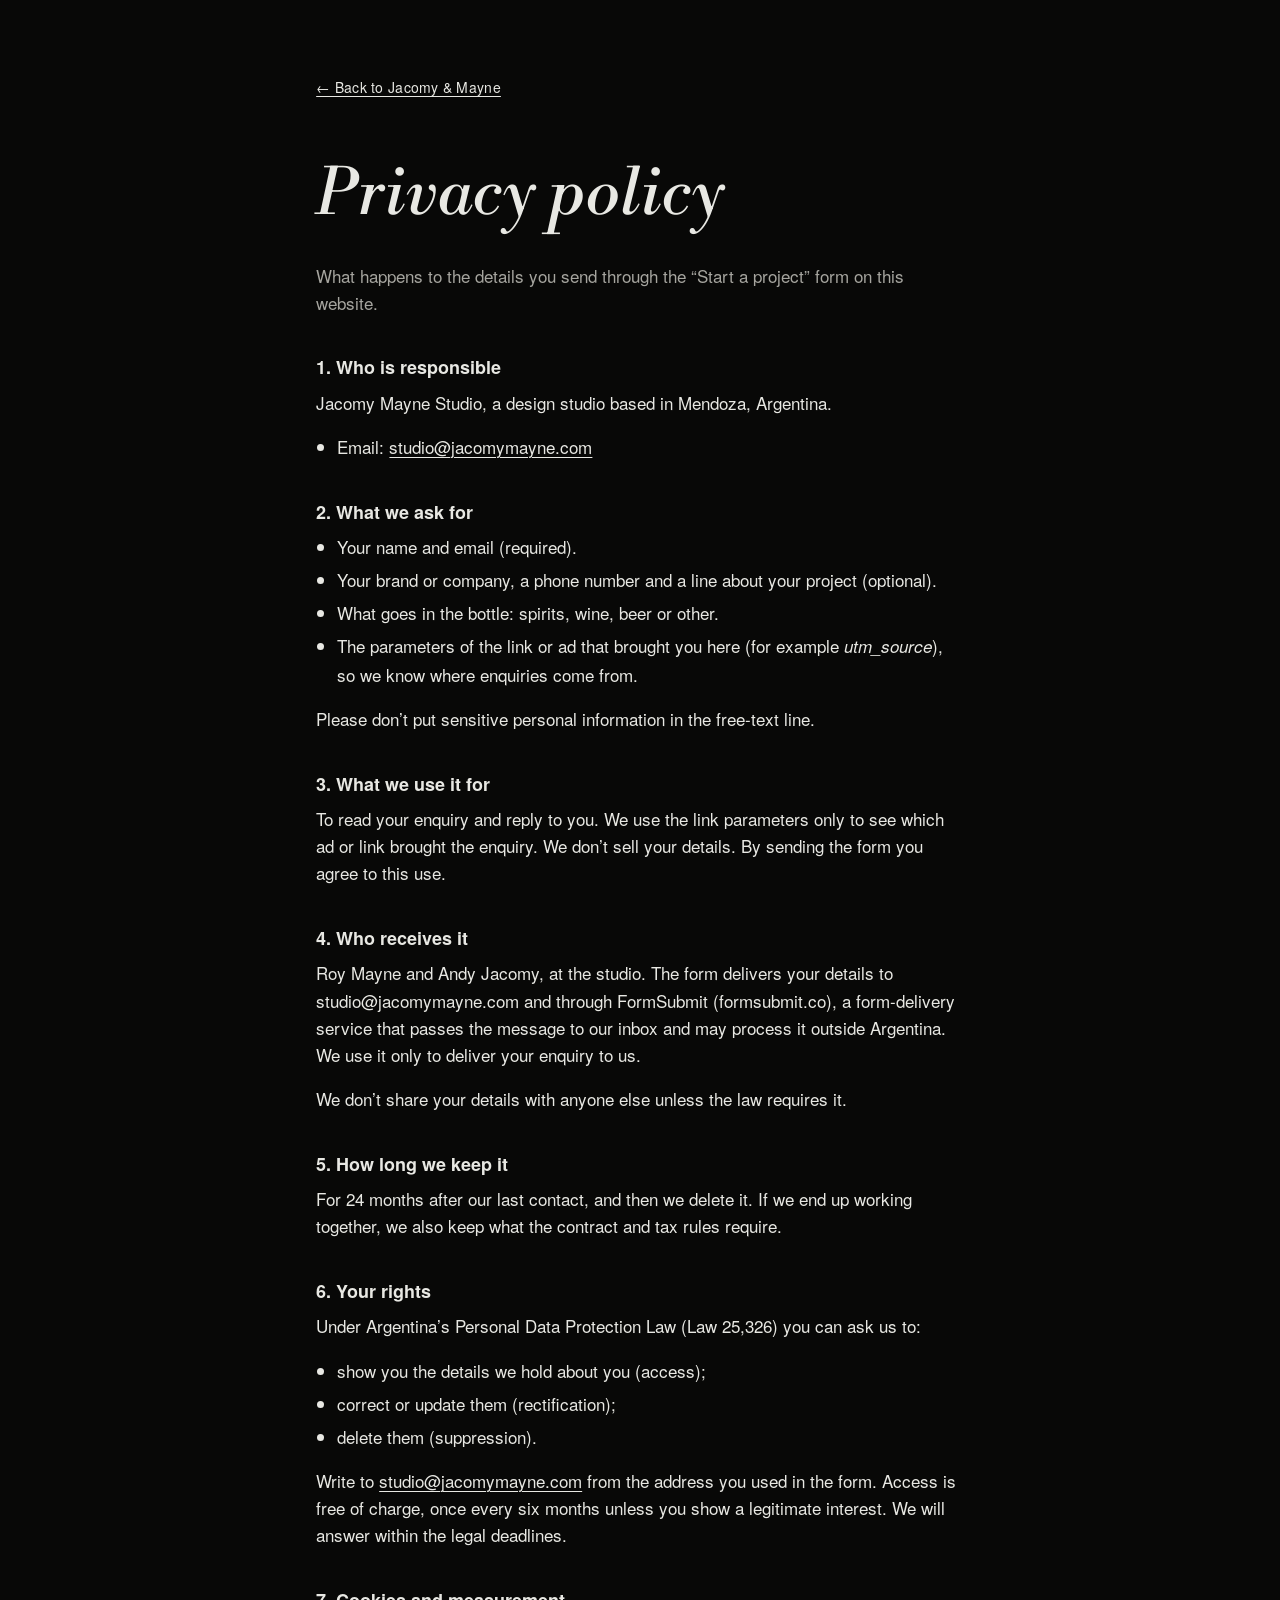
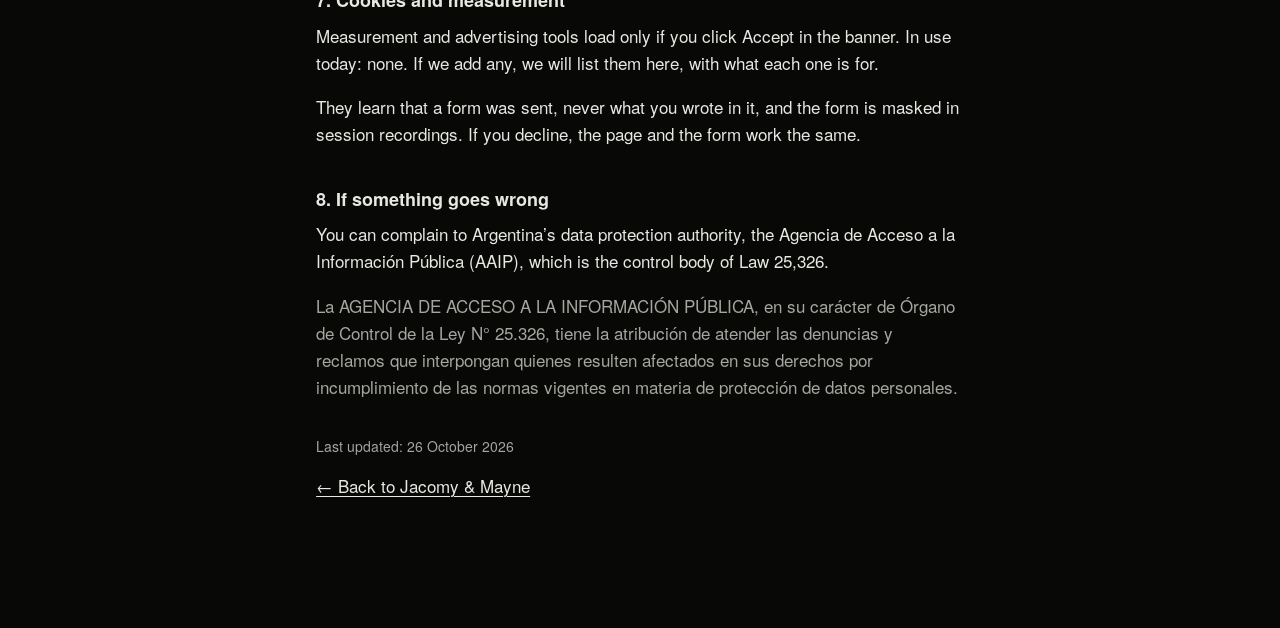
==== privacy.html @ 06155eca "Landing Jacomy & Mayne Co-Authored-By: Claude Opus 5.5 <noreply@anthropic.com>" ====
<!doctype html>
<html lang="en">
<head>
<meta charset="utf-8">
<meta name="viewport" content="width=device-width, initial-scale=1">
<title>Privacy policy | Jacomy &amp; Mayne</title>
<meta name="description" content="How Jacomy &amp; Mayne uses the details you send through the Start a project form.">
<!-- Política de privacidad (landing-compliance, F9 2026-10-26; publicada con permiso del cliente). Validar con un asesor. -->
<meta name="robots" content="noindex">
<link rel="preload" href="fonts/texgyreheros-regular.otf" as="font" type="font/otf" crossorigin>
<link rel="stylesheet" href="tokens.css">
<style>
  *,*::before,*::after{box-sizing:border-box}
  html{-webkit-text-size-adjust:100%}
  body{margin:0;background:var(--fondo);color:var(--tinta);font-family:var(--f-texto);font-size:var(--t-cuerpo);line-height:1.6}
  .hoja{max-width:44rem;margin:0 auto;padding:clamp(28px,6vw,72px) var(--gutter) clamp(56px,9vw,112px)}
  a{color:inherit;text-decoration:underline;text-underline-offset:.2em;text-decoration-thickness:1px}
  a:hover{text-decoration-thickness:2px}
  a:focus-visible{outline:1px solid var(--tinta);outline-offset:4px}
  .volver{display:inline-block;margin:0 0 clamp(32px,6vw,64px);font-size:var(--t-chico);letter-spacing:.02em}
  h1{margin:0 0 .5em;font-family:var(--f-acento);font-style:italic;font-weight:400;font-size:clamp(2.5rem,8vw,4rem);line-height:1.05}
  h2{margin:2.25em 0 .5em;font-size:1.125rem;font-weight:700;line-height:1.3}
  p,ul{margin:0 0 1em}
  ul{padding-left:1.25em}
  li{margin-bottom:.35em}
  .intro{color:var(--tinta-suave)}
  .actualizado{color:var(--tinta-suave);font-size:var(--t-chico);margin-top:2.5em}
  .borrador{background:var(--tinta);color:var(--fondo);padding:.75em 1em;margin:0 0 2em;font-size:var(--t-chico)}
  .falta{background:var(--tinta);color:var(--fondo);padding:0 .3em;font-weight:700}
  .borrador .falta{background:var(--fondo);color:var(--tinta)}
  .legal-es{color:var(--tinta-suave)}
</style>
</head>
<body>
<main class="hoja" id="principal">
  <a class="volver" href="index.html">&larr; Back to Jacomy &amp; Mayne</a>

  <h1>Privacy policy</h1>
  <p class="intro">What happens to the details you send through the &ldquo;Start a project&rdquo; form on this website.</p>

  <h2>1. Who is responsible</h2>
  <p>Jacomy Mayne Studio, a design studio based in Mendoza, Argentina.</p>
  <ul>
    <li>Email: <a href="mailto:studio@jacomymayne.com">studio@jacomymayne.com</a></li>
  </ul>

  <h2>2. What we ask for</h2>
  <ul>
    <li>Your name and email (required).</li>
    <li>Your brand or company, a phone number and a line about your project (optional).</li>
    <li>What goes in the bottle: spirits, wine, beer or other.</li>
    <li>The parameters of the link or ad that brought you here (for example <em>utm_source</em>), so we know where enquiries come from.</li>
  </ul>
  <p>Please don&rsquo;t put sensitive personal information in the free-text line.</p>

  <h2>3. What we use it for</h2>
  <p>To read your enquiry and reply to you. We use the link parameters only to see which ad or link brought the enquiry. We don&rsquo;t sell your details. By sending the form you agree to this use.</p>

  <h2>4. Who receives it</h2>
  <p>Roy Mayne and Andy Jacomy, at the studio. The form delivers your details to studio@jacomymayne.com and through FormSubmit (formsubmit.co), a form-delivery service that passes the message to our inbox and may process it outside Argentina. We use it only to deliver your enquiry to us.</p>
  <p>We don&rsquo;t share your details with anyone else unless the law requires it.</p>

  <h2>5. How long we keep it</h2>
  <p>For 24 months after our last contact, and then we delete it. If we end up working together, we also keep what the contract and tax rules require.</p>

  <h2>6. Your rights</h2>
  <p>Under Argentina&rsquo;s Personal Data Protection Law (Law 25,326) you can ask us to:</p>
  <ul>
    <li>show you the details we hold about you (access);</li>
    <li>correct or update them (rectification);</li>
    <li>delete them (suppression).</li>
  </ul>
  <p>Write to <a href="mailto:studio@jacomymayne.com">studio@jacomymayne.com</a> from the address you used in the form. Access is free of charge, once every six months unless you show a legitimate interest. We will answer within the legal deadlines.</p>

  <h2>7. Cookies and measurement</h2>
  <p>Measurement and advertising tools load only if you click Accept in the banner. In use today: none. If we add any, we will list them here, with what each one is for.</p>
  <p>They learn that a form was sent, never what you wrote in it, and the form is masked in session recordings. If you decline, the page and the form work the same.</p>

  <h2>8. If something goes wrong</h2>
  <p>You can complain to Argentina&rsquo;s data protection authority, the Agencia de Acceso a la Informaci&oacute;n P&uacute;blica (AAIP), which is the control body of Law 25,326.</p>
  <p class="legal-es" lang="es">La AGENCIA DE ACCESO A LA INFORMACI&Oacute;N P&Uacute;BLICA, en su car&aacute;cter de &Oacute;rgano de Control de la Ley N&deg; 25.326, tiene la atribuci&oacute;n de atender las denuncias y reclamos que interpongan quienes resulten afectados en sus derechos por incumplimiento de las normas vigentes en materia de protecci&oacute;n de datos personales.</p>

  <p class="actualizado">Last updated: 26 October 2026</p>
  <p><a href="index.html">&larr; Back to Jacomy &amp; Mayne</a></p>
</main>
</body>
</html>
---- tokens.css ----
/* tokens.css · Jacomy & Mayne · generado por landing-director-arte desde DESIGN.md (frontmatter), 2026-10-23.
   Territorio: Góndola de noche (+ lo tomado de Censurado). Pisa los valores de respaldo de base.css.
   Cambiar de gama = cambiar estas variables, nunca selectores. */

/* Tipografía libre (la Helvetica de Apple y la Bodoni de Monotype del sitio actual no tienen licencia web conocida: ver DESIGN.md → Typography).
   TeX Gyre Heros (GUST Font License) = clon métrico de Helvetica · Libre Bodoni (OFL) = Bodoni de Benton, la misma raíz que Bodoni Book. */
@font-face{font-family:"JM Grotesk";src:url(fonts/texgyreheros-regular.otf) format("opentype");font-weight:400;font-style:normal;font-display:swap}
@font-face{font-family:"JM Grotesk";src:url(fonts/texgyreheros-italic.otf) format("opentype");font-weight:400;font-style:italic;font-display:swap}
@font-face{font-family:"JM Grotesk";src:url(fonts/texgyreheros-bold.otf) format("opentype");font-weight:700;font-style:normal;font-display:swap}
@font-face{font-family:"JM Bodoni";src:url(fonts/librebodoni-italic-400.ttf) format("truetype");font-weight:400;font-style:italic;font-display:swap}
@font-face{font-family:"JM Bodoni";src:url(fonts/librebodoni-italic-500.ttf) format("truetype");font-weight:500;font-style:italic;font-display:swap}

:root{
  /* ---- color por rol ---- */
  /* ronda 11 (Efraín: "no quiero que sea todo negro y blanco, sino… como está implementado en bymonolog.com"): nunca #000 ni #fff.
     Casi negro cálido #080807, beige #E8E8E3, gris cálido #181715 (tercer plano) y #FAFAF9 solo como destello (investigacion/monolog-paleta.md) */
  --fondo:#080807;          /* la sala: casi negro cálido (MONOLOG) */
  --superficie:#181715;     /* un escalón de tono sobre el negro: tarjetas de servicios en reposo, campos del formulario */
  --tinta:#E8E8E3;          /* texto, firma, botón: beige de MONOLOG */
  --tinta-suave:#A6A59F;    /* notas y rótulos sobre casi negro (8,0:1; 7,0:1 sobre #181715) */
  --primario:#E8E8E3;       /* botón: la única forma clara sólida de la pantalla */
  --sobre-primario:#080807;
  --acento:#E8E8E3;         /* foco y estados; el color de verdad lo ponen las botellas */
  --borde:#2A2926;          /* solo dentro de formularios (campos), nunca como filete entre secciones */
  --exito:#E8E8E3;          /* confirmación: el mensaje firmado, sin verde de plantilla */
  --error:#FF6B5E;          /* errores en línea sobre negro (6,9:1) */
  /* roles de una sola sección o un solo gesto */
  --papel:#E4E4CC;          /* crema pergamino de sus etiquetas (auditoría §2): fondo de UNA sola sección, S6 */
  --sobre-papel:#080807;
  --papel-suave:#4A4A3C;    /* notas sobre papel (7,0:1) */
  --papel-oscuro:#CCCCB4;   /* ronda 3 (director): el crema más oscuro de sus etiquetas (AM §2), fondo de S6 para que la tarjeta en --papel sea un objeto */
  --cinta:#C3B27E;          /* la cinta de Censurado: UNA sola vez, sobre las letras tapadas de F*** (S3) */
  --luz:#E8E8E3;            /* G5: el relleno que sube en las tarjetas de servicios */
  --sobre-luz:#080807;
  --firma-ini:#080807;      /* G1: la firma arranca negra sobre blanco… */
  --firma-fin:#E8E8E3;      /* …y termina blanca sobre la foto */
  --velo:#E8E8E3;
  /* ronda 9 · G12 (hover del FAQ en color, medido en MONOLOG con mouse real; LL26 / R49, cita de Efraín en decisiones.md): la fila se prende con
     un destello casi blanco que se asienta en beige, y el texto pasa a casi negro. Solo en las filas del FAQ (S6b) */
  --destello:#FAFAF9;
  --encendido:#E8E8E3;
  --sobre-encendido:#080807;

  /* ---- tipografía ---- */
  --f-display:"JM Grotesk","Helvetica Neue",Helvetica,Arimo,Arial,sans-serif;
  --f-texto:"JM Grotesk","Helvetica Neue",Helvetica,Arimo,Arial,sans-serif;
  --f-acento:"JM Bodoni","Bodoni 72","Bodoni MT",Didot,serif;   /* siempre en cursiva */
  --f-datos:var(--f-texto);                                       /* sin monoespaciada */
  --t-display:clamp(2.75rem,11.5vw,4.5rem);   /* 390: 4 renglones (excepción headline-lines) */
  --t-h2:clamp(2.25rem,5vw,5rem);
  --t-h3:clamp(1.75rem,2.6vw,2.75rem);        /* nombres de los trabajos y de las tarjetas, en Bodoni cursiva */
  --t-lead:clamp(1.375rem,2.1vw,2rem);        /* bajadas y enunciados, en Bodoni cursiva */
  --t-nota:clamp(1rem,1.25vw,1.25rem);        /* ronda 9: la única línea del hero (Bodoni cursiva) */
  --t-opcion:clamp(2.5rem,4.4vw,4rem);        /* ronda 9: respuestas del paso 1 del formulario (Heros 400) */
  --t-frase:clamp(4rem,15vw,13rem);           /* S3 sin movimiento (filas apiladas) */
  --t-frase-fija:clamp(4rem,38svh,24rem);     /* ronda 3 (director): S3 fijada a ~40 vh de cuerpo, como Sweet Tape (≈ 340 px a 900 de alto, ≈ 320 a 844) */
  --t-cuerpo:1.0625rem;
  --t-chico:.875rem;
  --track-display:-.032em; --lh-display:.96; --lh-texto:1.55;

  /* ---- espacio ---- */
  --gutter:clamp(20px,2.2vw,32px);
  --max:1840px;
  --seccion:clamp(88px,8vw,144px);   /* ronda 4: un poco menos de respiro para que la página entre en ~12 pantallas a 1440 */
  --alto-barra:60px;

  /* ---- formas: botones rectos salvo navegación y hero (R7) ---- */
  --r-chico:0; --r-medio:0; --r-pastilla:999px;

  /* ---- movimiento (sistema de MONOLOG, G3) ---- */
  --rapido:300ms; --medio:650ms; --lento:950ms; --mas-lento:1250ms;
  --salida:cubic-bezier(.22,1,.36,1);       /* "transition" de MONOLOG */
  --entra-sale:cubic-bezier(.65,0,.35,1);   /* ≈ power3.inOut (G1) */
  --suave:cubic-bezier(.45,.03,.51,.95);    /* ≈ power2.inOut (G1, G6) */
  --resorte:cubic-bezier(.2,.9,.3,1.06);    /* ≈ resorte 120/18 de Butterfly Cannon (G2) */
  --rebote:var(--resorte);
}
/* ---- ronda 11 · tramos (MONOLOG): cada sección elige su tema; los componentes no cambian, solo estas variables ---- */
.tema-claro{                /* beige: los momentos de prueba (titular, marcas, Selected Work, historias) */
  --fondo:#E8E8E3; --superficie:#D9D9D2; --tinta:#080807; --tinta-suave:#55544F;   /* 6,4:1 sobre beige */
  --primario:#080807; --sobre-primario:#E8E8E3; --acento:#080807; --borde:#C4C4BC; --error:#A3261C; --luz:#080807; --sobre-luz:#E8E8E3;
  background:var(--fondo); color:var(--tinta)}
.tema-gris{                 /* tercer plano: el FAQ */
  --fondo:#181715; --superficie:#232220; background:var(--fondo); color:var(--tinta)}
.tema-oscuro{background:var(--fondo); color:var(--tinta)}
@media (min-width:992px){
  :root{
    --t-display:min(7.9vw,10.5rem);           /* 2 renglones a todo el ancho: "Most bottles get walked past." ≈ 11,96 em */
    --alto-barra:72px;
  }
}
html{font-synthesis:none}
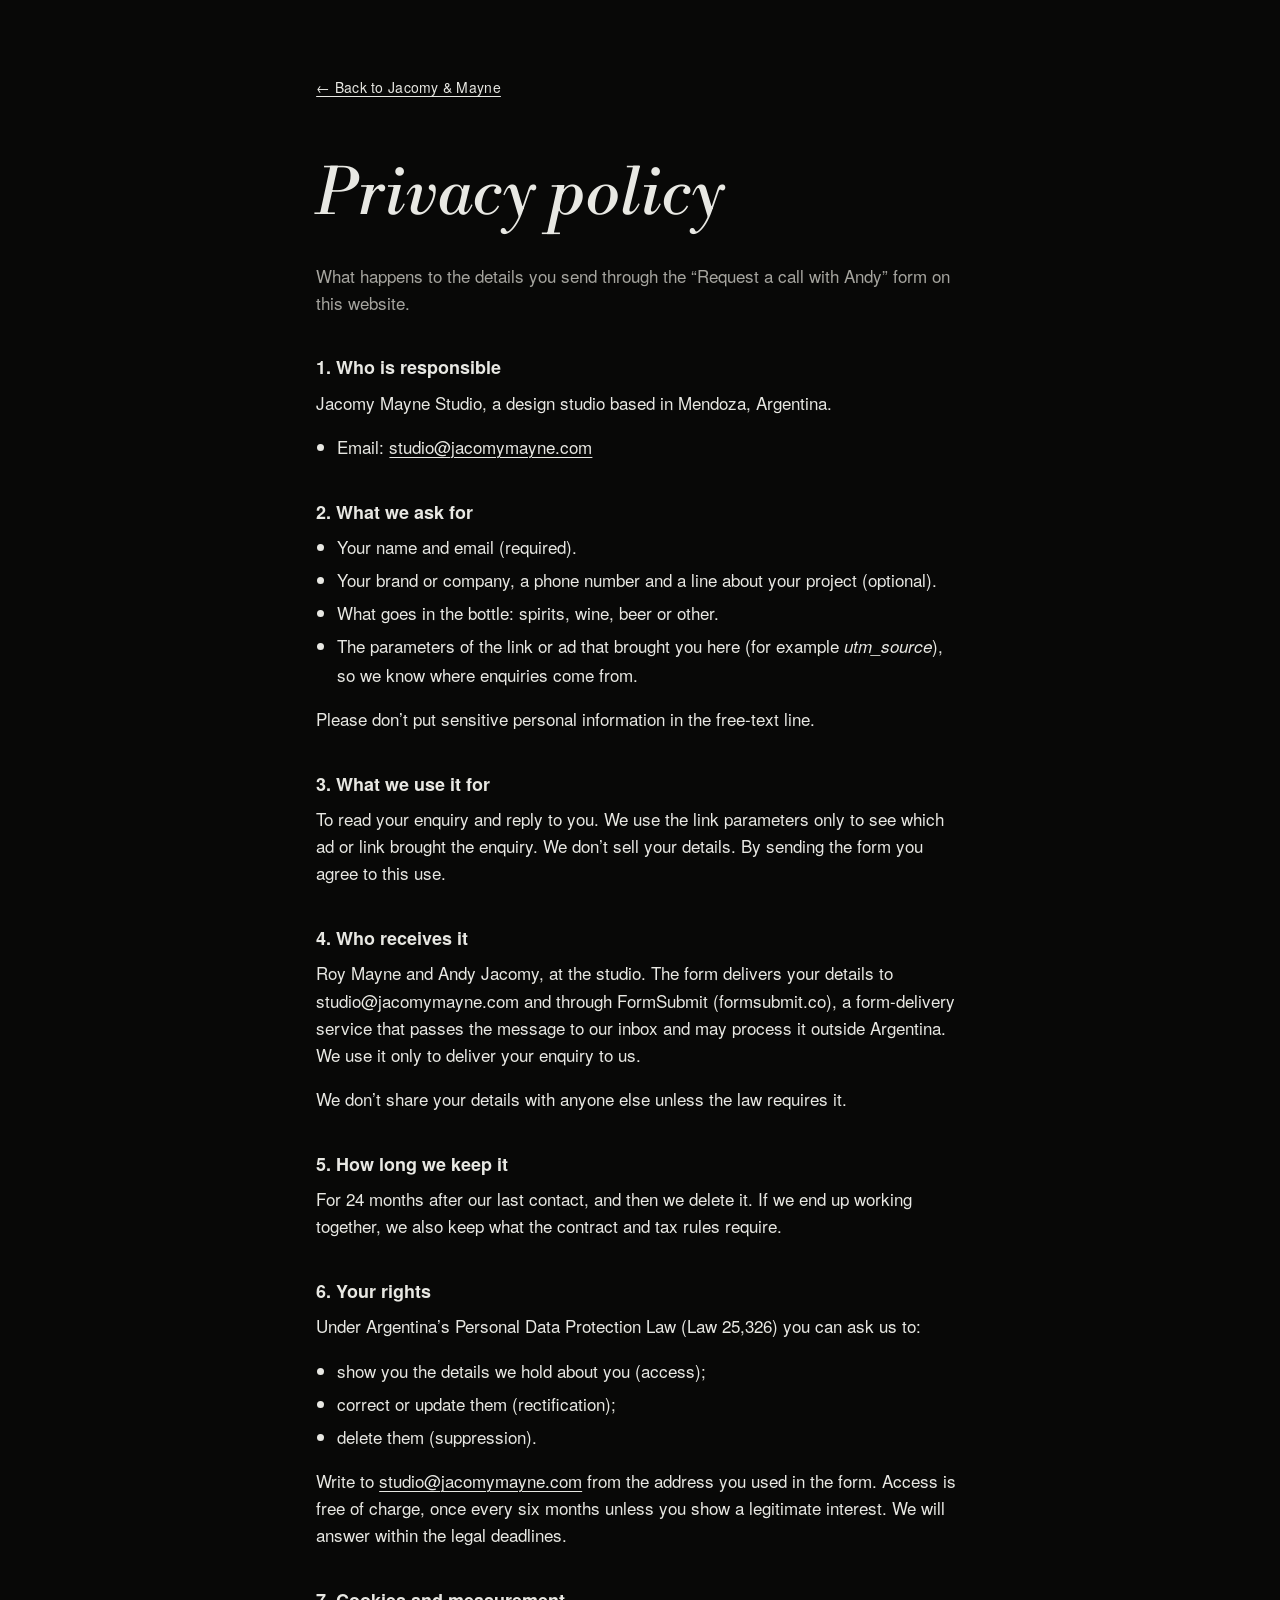
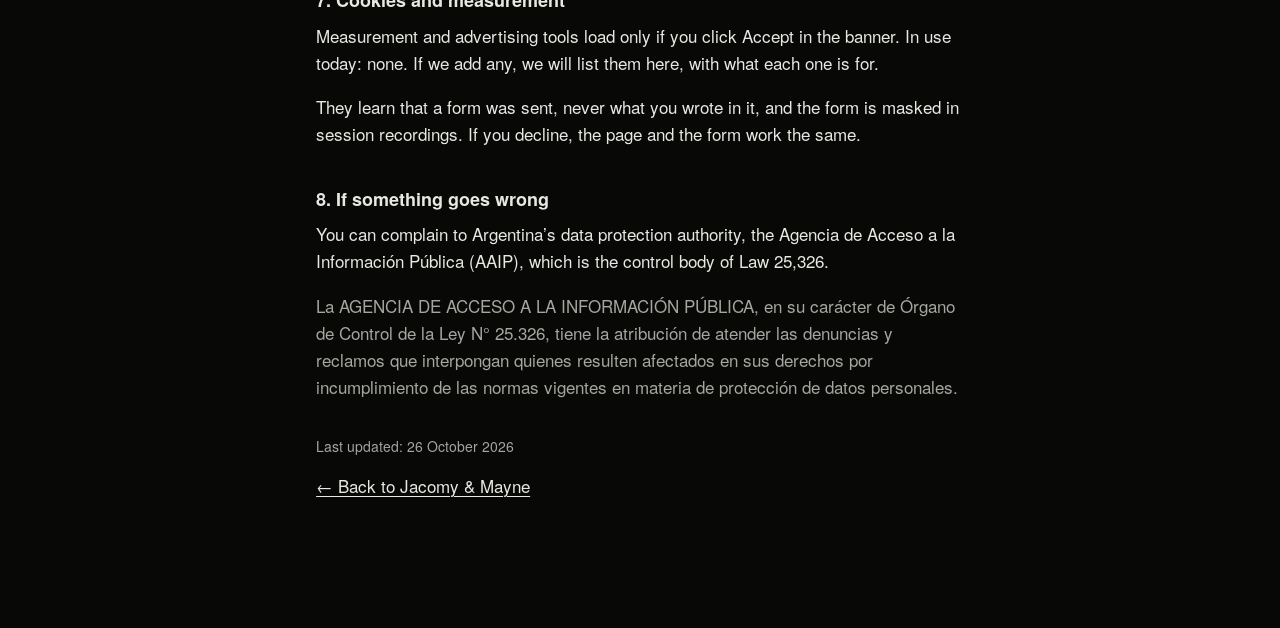
==== commit 6e65e99c: "Textos del cliente, Book a call with Andy, video de Andy, scroll horizontal más corto, botones más g" ====
--- a/privacy.html
+++ b/privacy.html
@@ -4,7 +4,7 @@
 <meta charset="utf-8">
 <meta name="viewport" content="width=device-width, initial-scale=1">
 <title>Privacy policy | Jacomy &amp; Mayne</title>
-<meta name="description" content="How Jacomy &amp; Mayne uses the details you send through the Start a project form.">
+<meta name="description" content="How Jacomy &amp; Mayne uses the details you send through the form to request a call.">
 <!-- Política de privacidad (landing-compliance, F9 2026-10-26; publicada con permiso del cliente). Validar con un asesor. -->
 <meta name="robots" content="noindex">
 <link rel="preload" href="fonts/texgyreheros-regular.otf" as="font" type="font/otf" crossorigin>
@@ -36,7 +36,7 @@
   <a class="volver" href="index.html">&larr; Back to Jacomy &amp; Mayne</a>
 
   <h1>Privacy policy</h1>
-  <p class="intro">What happens to the details you send through the &ldquo;Start a project&rdquo; form on this website.</p>
+  <p class="intro">What happens to the details you send through the &ldquo;Request a call with Andy&rdquo; form on this website.</p>
 
   <h2>1. Who is responsible</h2>
   <p>Jacomy Mayne Studio, a design studio based in Mendoza, Argentina.</p>
